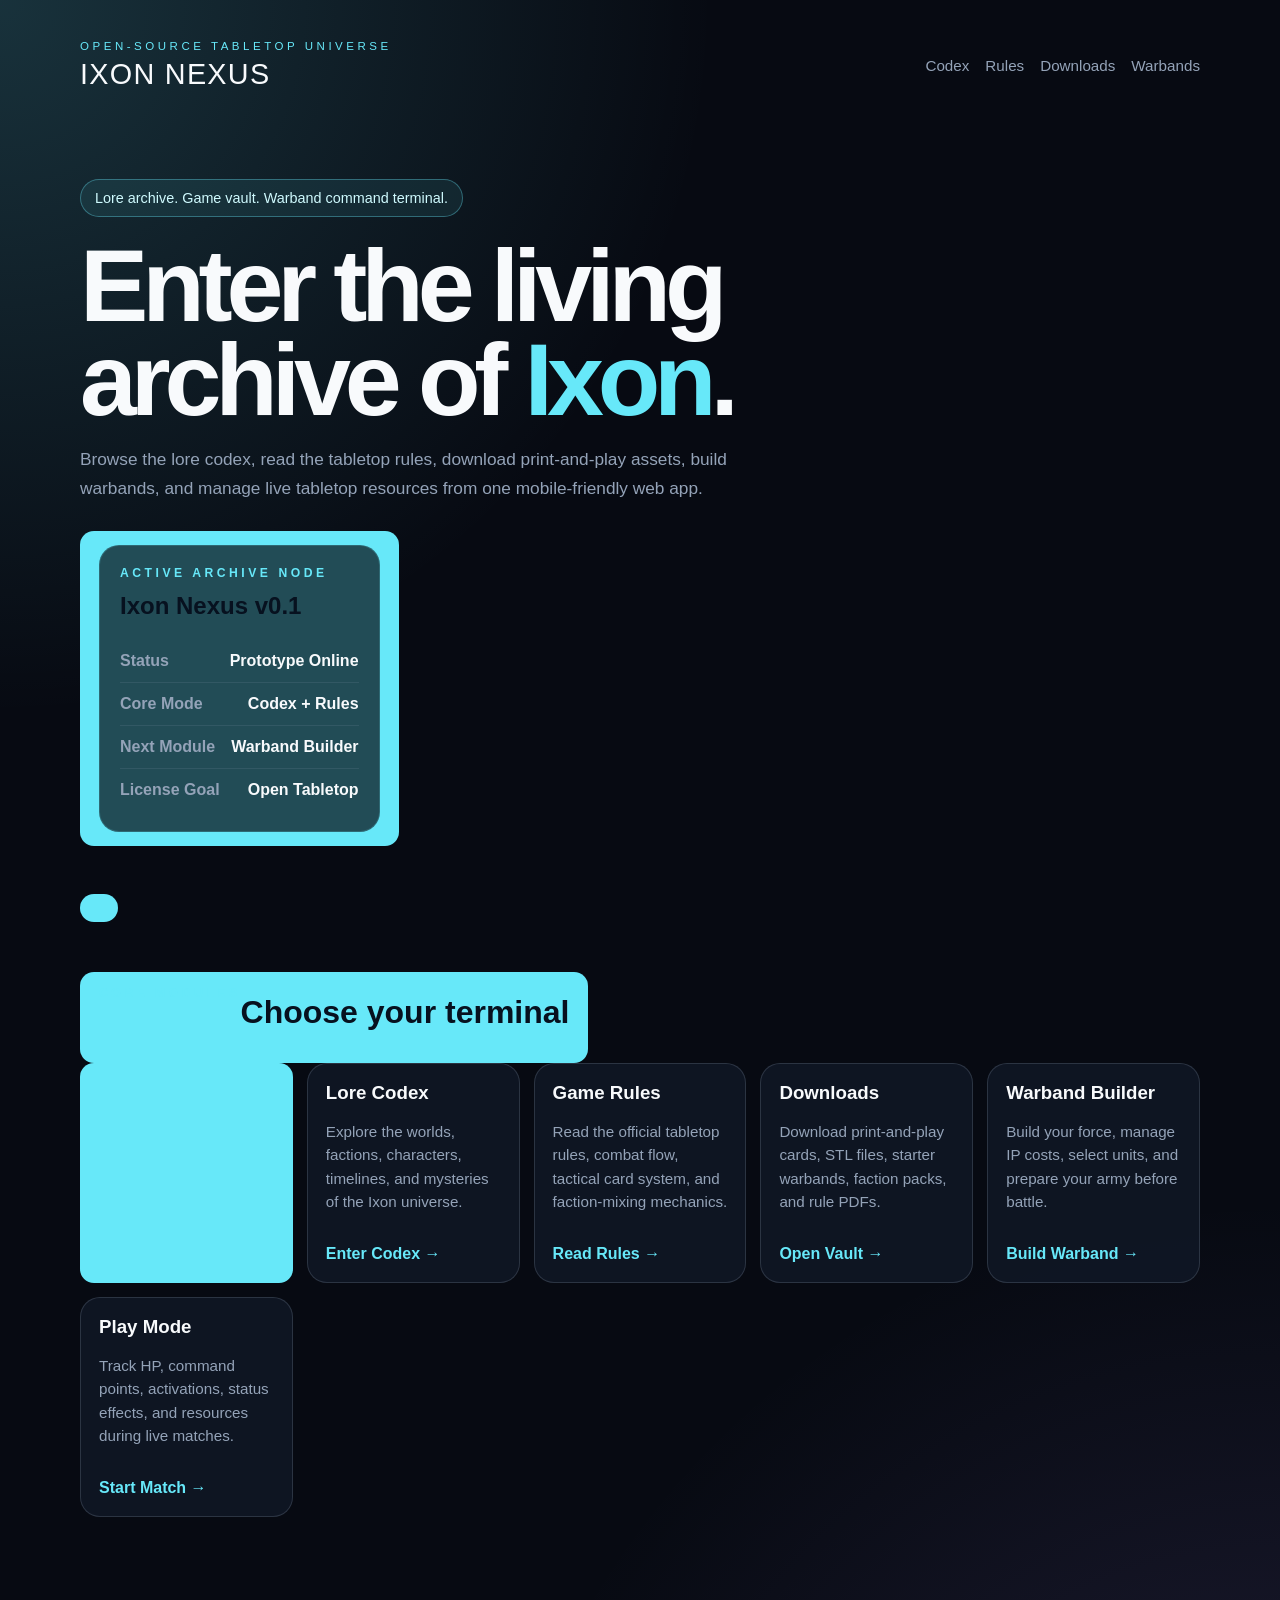
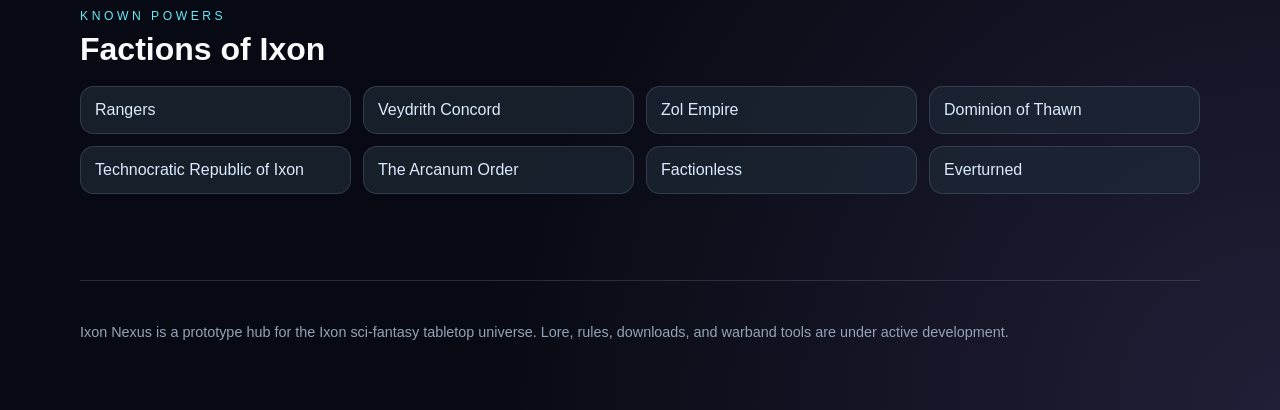
==== index.html @ 9e0d612f "Update index.html" ====
<!DOCTYPE html>
<html lang="en">
<head>
  <meta charset="UTF-8" />
  <meta name="viewport" content="width=device-width, initial-scale=1.0" />

  <title>Ixon Nexus</title>

  <style>
    :root {
      --bg: #070a12;
      --panel: #111827;
      --panel-soft: #1f2937;
      --text: #f8fafc;
      --muted: #94a3b8;
      --cyan: #67e8f9;
      --violet: #a78bfa;
      --border: rgba(148, 163, 184, 0.22);
    }

    * {
      box-sizing: border-box;
    }

    body {
      margin: 0;
      font-family: Arial, Helvetica, sans-serif;
      background:
        radial-gradient(circle at top left, rgba(103, 232, 249, 0.18), transparent 30%),
        radial-gradient(circle at bottom right, rgba(167, 139, 250, 0.16), transparent 34%),
        var(--bg);
      color: var(--text);
      min-height: 100vh;
    }

    a {
      color: inherit;
      text-decoration: none;
    }

    .page {
      width: min(1120px, calc(100% - 32px));
      margin: 0 auto;
      padding: 28px 0 56px;
    }

    header {
      display: flex;
      align-items: center;
      justify-content: space-between;
      gap: 16px;
      padding: 12px 0 40px;
    }

    .brand-eyebrow {
      color: var(--cyan);
      font-size: 0.72rem;
      letter-spacing: 0.22rem;
      text-transform: uppercase;
    }

    .brand-title {
      margin: 6px 0 0;
      font-size: 1.8rem;
      letter-spacing: 0.08rem;
    }

    nav {
      display: flex;
      gap: 16px;
      color: var(--muted);
      font-size: 0.95rem;
    }

    nav a:hover {
      color: var(--cyan);
    }

    .hero {
      display: grid;
      grid-template-columns: 1.2fr 0.8fr;
      gap: 28px;
      align-items: center;
      padding: 48px 0;
    }

    .pill {
      display: inline-flex;
      border: 1px solid rgba(103, 232, 249, 0.35);
      background: rgba(103, 232, 249, 0.08);
      color: #cffafe;
      border-radius: 999px;
      padding: 10px 14px;
      font-size: 0.9rem;
      margin-bottom: 22px;
    }

    h1 {
      margin: 0;
      max-width: 760px;
      font-size: clamp(3rem, 8vw, 6.8rem);
      line-height: 0.92;
      letter-spacing: -0.06em;
    }

    .gradient-text {
      color: var(--cyan);
    }

    .hero p {
      color: var(--muted);
      font-size: 1.08rem;
      line-height: 1.7;
      max-width: 680px;
    }

    .actions {
      display: flex;
      gap: 14px;
      flex-wrap: wrap;
      margin-top: 28px;
    }

    .button {
      display: inline-flex;
      justify-content: center;
      border-radius: 14px;
      padding: 13px 18px;
      font-weight: 700;
      border: 1px solid var(--border);
    }

    .button.primary {
      background: var(--cyan);
      color: #07111f;
      border-color: transparent;
    }

    .button.secondary {
      color: var(--text);
      background: rgba(17, 24, 39, 0.8);
    }

    .status-card {
      border: 1px solid var(--border);
      background: rgba(17, 24, 39, 0.78);
      border-radius: 28px;
      padding: 24px;
      box-shadow: 0 24px 60px rgba(0, 0, 0, 0.35);
    }

    .status-inner {
      border: 1px solid rgba(103, 232, 249, 0.18);
      background: rgba(7, 10, 18, 0.7);
      border-radius: 20px;
      padding: 20px;
    }

    .status-inner h2 {
      margin: 12px 0 20px;
    }

    .status-row {
      display: flex;
      justify-content: space-between;
      gap: 16px;
      border-bottom: 1px solid rgba(148, 163, 184, 0.14);
      padding: 12px 0;
      color: var(--muted);
    }

    .status-row:last-child {
      border-bottom: 0;
    }

    .status-row strong {
      color: var(--text);
      text-align: right;
    }

    .section {
      padding: 46px 0;
    }

    .section-eyebrow {
      color: var(--cyan);
      font-size: 0.76rem;
      letter-spacing: 0.22rem;
      text-transform: uppercase;
    }

    .section h2 {
      margin: 8px 0 18px;
      font-size: 2rem;
    }

    .grid {
      display: grid;
      grid-template-columns: repeat(5, 1fr);
      gap: 14px;
    }

    .module-card {
      border: 1px solid var(--border);
      background: rgba(17, 24, 39, 0.8);
      border-radius: 20px;
      padding: 18px;
      min-height: 220px;
      transition: transform 0.2s ease, border-color 0.2s ease;
    }

    .module-card:hover {
      transform: translateY(-4px);
      border-color: rgba(103, 232, 249, 0.6);
    }

    .module-card h3 {
      margin: 0 0 12px;
    }

    .module-card p {
      color: var(--muted);
      line-height: 1.55;
      font-size: 0.95rem;
    }

    .module-card span {
      display: inline-block;
      margin-top: 16px;
      color: var(--cyan);
      font-weight: 700;
    }

    .factions {
      display: grid;
      grid-template-columns: repeat(4, 1fr);
      gap: 12px;
    }

    .faction {
      border: 1px solid var(--border);
      background: rgba(31, 41, 55, 0.7);
      border-radius: 14px;
      padding: 14px;
      color: #dbeafe;
    }

    footer {
      color: var(--muted);
      border-top: 1px solid var(--border);
      padding-top: 28px;
      margin-top: 40px;
      font-size: 0.9rem;
    }

    @media (max-width: 900px) {
      header {
        align-items: flex-start;
        flex-direction: column;
      }

      nav {
        flex-wrap: wrap;
      }

      .hero {
        grid-template-columns: 1fr;
        padding-top: 24px;
      }

      .grid {
        grid-template-columns: 1fr;
      }

      .factions {
        grid-template-columns: 1fr 1fr;
      }
    }

    @media (max-width: 520px) {
      .page {
        width: min(100% - 22px, 1120px);
      }

      .actions {
        flex-direction: column;
      }

      .button {
        width: 100%;
      }

      .factions {
        grid-template-columns: 1fr;
      }
    }
  </style>
</head>

<body>
  <div class="page">
    <header>
      <div>
        <div class="brand-eyebrow">Open-Source Tabletop Universe</div>
        <div class="brand-title">IXON NEXUS</div>
      </div>

      <nav aria-label="Main navigation">
        <a href="./codex">Codex</a>
        <a href="./rules">Rules</a>
        <a href="./downloads/">Downloads</a>
        <a href="./warbands/">Warbands</a>
      </nav>
    </header>

    <main>
      <section class="hero">
        <div>
          <div class="pill">Lore archive. Game vault. Warband command terminal.</div>

          <h1>
            Enter the living archive of
            <span class="gradient-text">Ixon</span>.
          </h1>

          <p>
            Browse the lore codex, read the tabletop rules, download
            print-and-play assets, build warbands, and manage live tabletop
            resources from one mobile-friendly web app.
          </p>

          <div class="actions">
            <a class="button primary" href="./codex/>Explore the Codex</a>
            <a class="button secondary" href="warbands./>Build a Warband</a>
          </div>
        </div>

        <aside class="status-card" aria-label="Ixon Nexus status">
          <div class="status-inner">
            <div class="section-eyebrow">Active Archive Node</div>
            <h2>Ixon Nexus v0.1</h2>

            <div class="status-row">
              <span>Status</span>
              <strong>Prototype Online</strong>
            </div>

            <div class="status-row">
              <span>Core Mode</span>
              <strong>Codex + Rules</strong>
            </div>

            <div class="status-row">
              <span>Next Module</span>
              <strong>Warband Builder</strong>
            </div>

            <div class="status-row">
              <span>License Goal</span>
              <strong>Open Tabletop</strong>
            </div>
          </div>
        </aside>
      </section>

      <section class="section" id="codex">
        <div class="section-eyebrow">Core Modules</div>
        <h2>Choose your terminal</h2>

        <div class="grid">
          <a class="module-card" href="./codex/">
            <h3>Lore Codex</h3>
            <p>Explore the worlds, factions, characters, timelines, and mysteries of the Ixon universe.</p>
            <span>Enter Codex →</span>
          </a>

          <a class="module-card" id="rules" href="./rules/">
            <h3>Game Rules</h3>
            <p>Read the official tabletop rules, combat flow, tactical card system, and faction-mixing mechanics.</p>
            <span>Read Rules →</span>
          </a>

          <a class="module-card" id="downloads" href="./downloads/">
            <h3>Downloads</h3>
            <p>Download print-and-play cards, STL files, starter warbands, faction packs, and rule PDFs.</p>
            <span>Open Vault →</span>
          </a>

          <a class="module-card" id="warbands" href="./warbands/">
            <h3>Warband Builder</h3>
            <p>Build your force, manage IP costs, select units, and prepare your army before battle.</p>
            <span>Build Warband →</span>
          </a>

          <a class="module-card" href="./play/">
            <h3>Play Mode</h3>
            <p>Track HP, command points, activations, status effects, and resources during live matches.</p>
            <span>Start Match →</span>
          </a>
        </div>
      </section>

      <section class="section">
        <div class="section-eyebrow">Known Powers</div>
        <h2>Factions of Ixon</h2>

        <div class="factions">
          <div class="faction">Rangers</div>
          <div class="faction">Veydrith Concord</div>
          <div class="faction">Zol Empire</div>
          <div class="faction">Dominion of Thawn</div>
          <div class="faction">Technocratic Republic of Ixon</div>
          <div class="faction">The Arcanum Order</div>
          <div class="faction">Factionless</div>
           <div class="faction">Everturned</div>
        </div>
      </section>
    </main>

    <footer>
      <p>
        Ixon Nexus is a prototype hub for the Ixon sci-fantasy tabletop universe.
        Lore, rules, downloads, and warband tools are under active development.
      </p>
    </footer>
  </div>
</body>
</html>
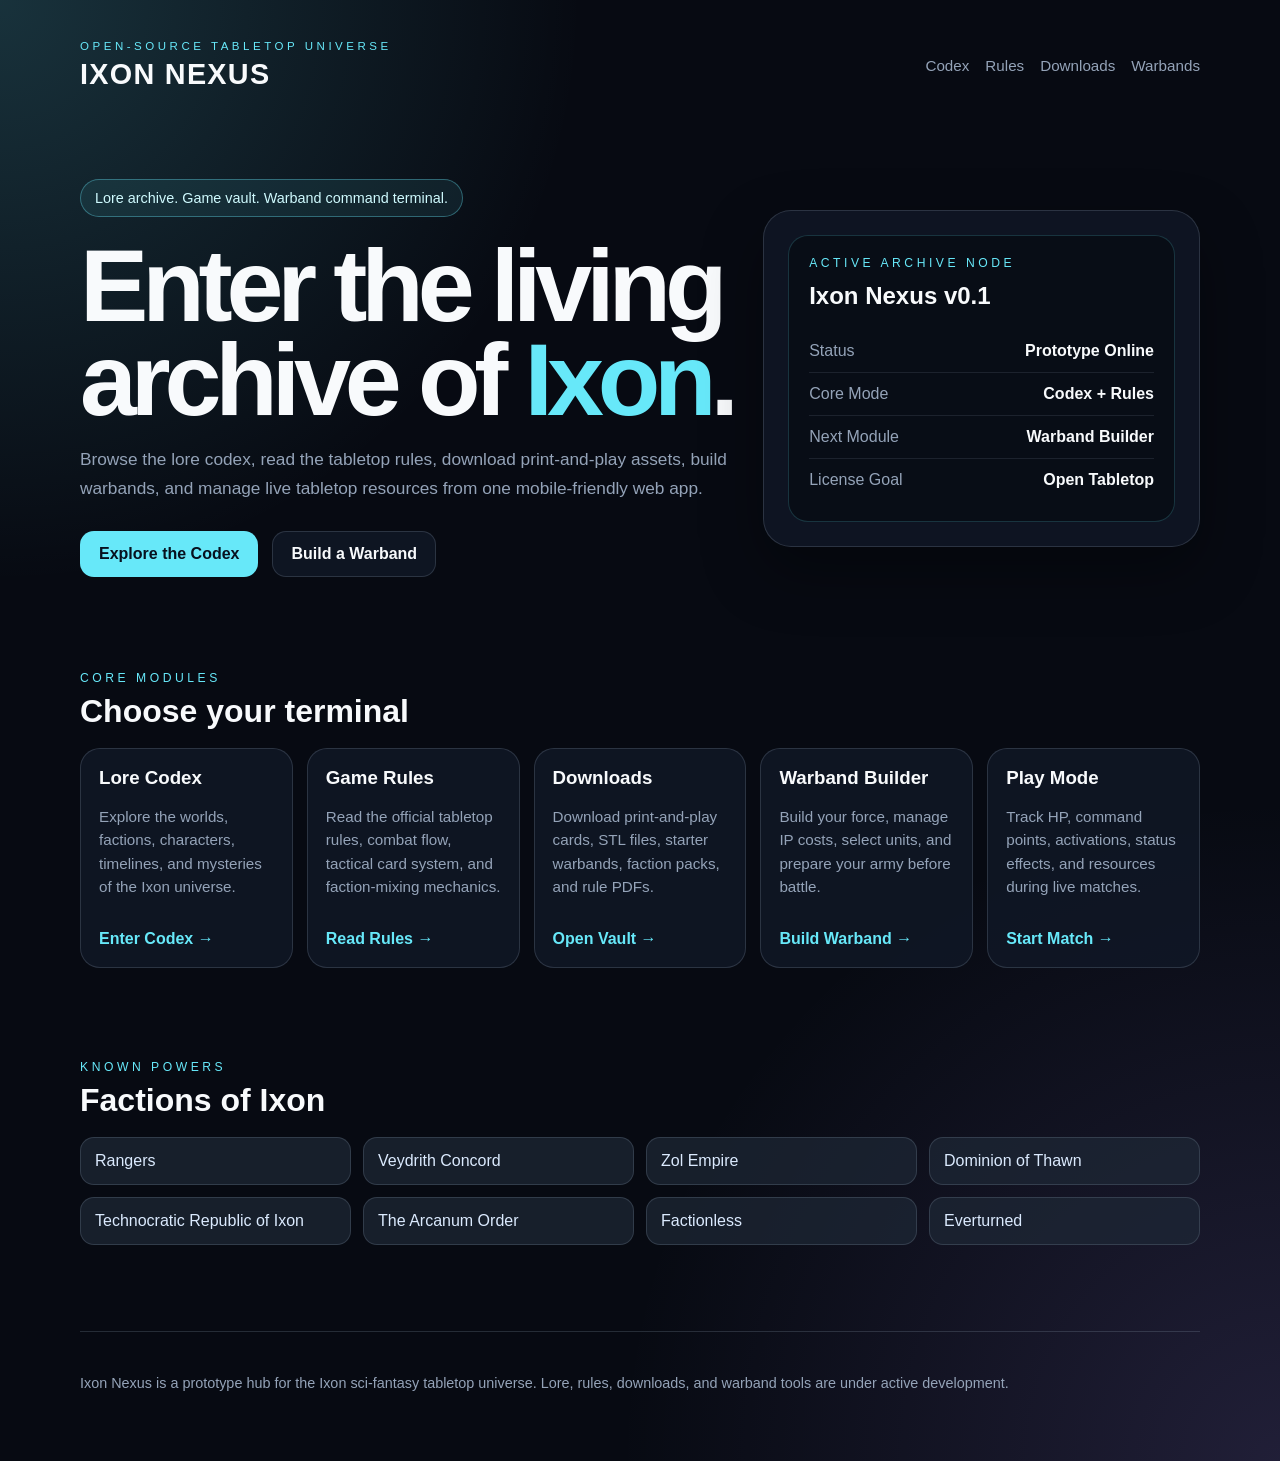
==== commit 058a1eee: "Update index.html" ====
--- a/index.html
+++ b/index.html
@@ -63,6 +63,7 @@
       margin: 6px 0 0;
       font-size: 1.8rem;
       letter-spacing: 0.08rem;
+      font-weight: 700;
     }
 
     nav {
@@ -306,8 +307,8 @@
       </div>
 
       <nav aria-label="Main navigation">
-        <a href="./codex">Codex</a>
-        <a href="./rules">Rules</a>
+        <a href="./codex/">Codex</a>
+        <a href="./rules/">Rules</a>
         <a href="./downloads/">Downloads</a>
         <a href="./warbands/">Warbands</a>
       </nav>
@@ -330,8 +331,8 @@
           </p>
 
           <div class="actions">
-            <a class="button primary" href="./codex/>Explore the Codex</a>
-            <a class="button secondary" href="warbands./>Build a Warband</a>
+            <a class="button primary" href="./codex/">Explore the Codex</a>
+            <a class="button secondary" href="./warbands/">Build a Warband</a>
           </div>
         </div>
 
@@ -363,7 +364,7 @@
         </aside>
       </section>
 
-      <section class="section" id="codex">
+      <section class="section">
         <div class="section-eyebrow">Core Modules</div>
         <h2>Choose your terminal</h2>
 
@@ -374,25 +375,25 @@
             <span>Enter Codex →</span>
           </a>
 
-          <a class="module-card" id="rules" href="./rules/">
+          <a class="module-card" href="./rules/">
             <h3>Game Rules</h3>
             <p>Read the official tabletop rules, combat flow, tactical card system, and faction-mixing mechanics.</p>
             <span>Read Rules →</span>
           </a>
 
-          <a class="module-card" id="downloads" href="./downloads/">
+          <a class="module-card" href="./downloads/">
             <h3>Downloads</h3>
             <p>Download print-and-play cards, STL files, starter warbands, faction packs, and rule PDFs.</p>
             <span>Open Vault →</span>
           </a>
 
-          <a class="module-card" id="warbands" href="./warbands/">
+          <a class="module-card" href="./warbands/">
             <h3>Warband Builder</h3>
             <p>Build your force, manage IP costs, select units, and prepare your army before battle.</p>
             <span>Build Warband →</span>
           </a>
 
-          <a class="module-card" href="./play/">
+          <a class="module-card" href="#play">
             <h3>Play Mode</h3>
             <p>Track HP, command points, activations, status effects, and resources during live matches.</p>
             <span>Start Match →</span>
@@ -404,16 +405,16 @@
         <div class="section-eyebrow">Known Powers</div>
         <h2>Factions of Ixon</h2>
 
-        <div class="factions">
-          <div class="faction">Rangers</div>
-          <div class="faction">Veydrith Concord</div>
-          <div class="faction">Zol Empire</div>
-          <div class="faction">Dominion of Thawn</div>
-          <div class="faction">Technocratic Republic of Ixon</div>
-          <div class="faction">The Arcanum Order</div>
-          <div class="faction">Factionless</div>
-           <div class="faction">Everturned</div>
-        </div>
+      <div class="factions">
+        <div class="faction">Rangers</div>
+        <div class="faction">Veydrith Concord</div>
+        <div class="faction">Zol Empire</div>
+        <div class="faction">Dominion of Thawn</div>
+        <div class="faction">Technocratic Republic of Ixon</div>
+        <div class="faction">The Arcanum Order</div>
+        <div class="faction">Factionless</div>
+    <div class="faction">Everturned</div>
+      </div>
       </section>
     </main>
 
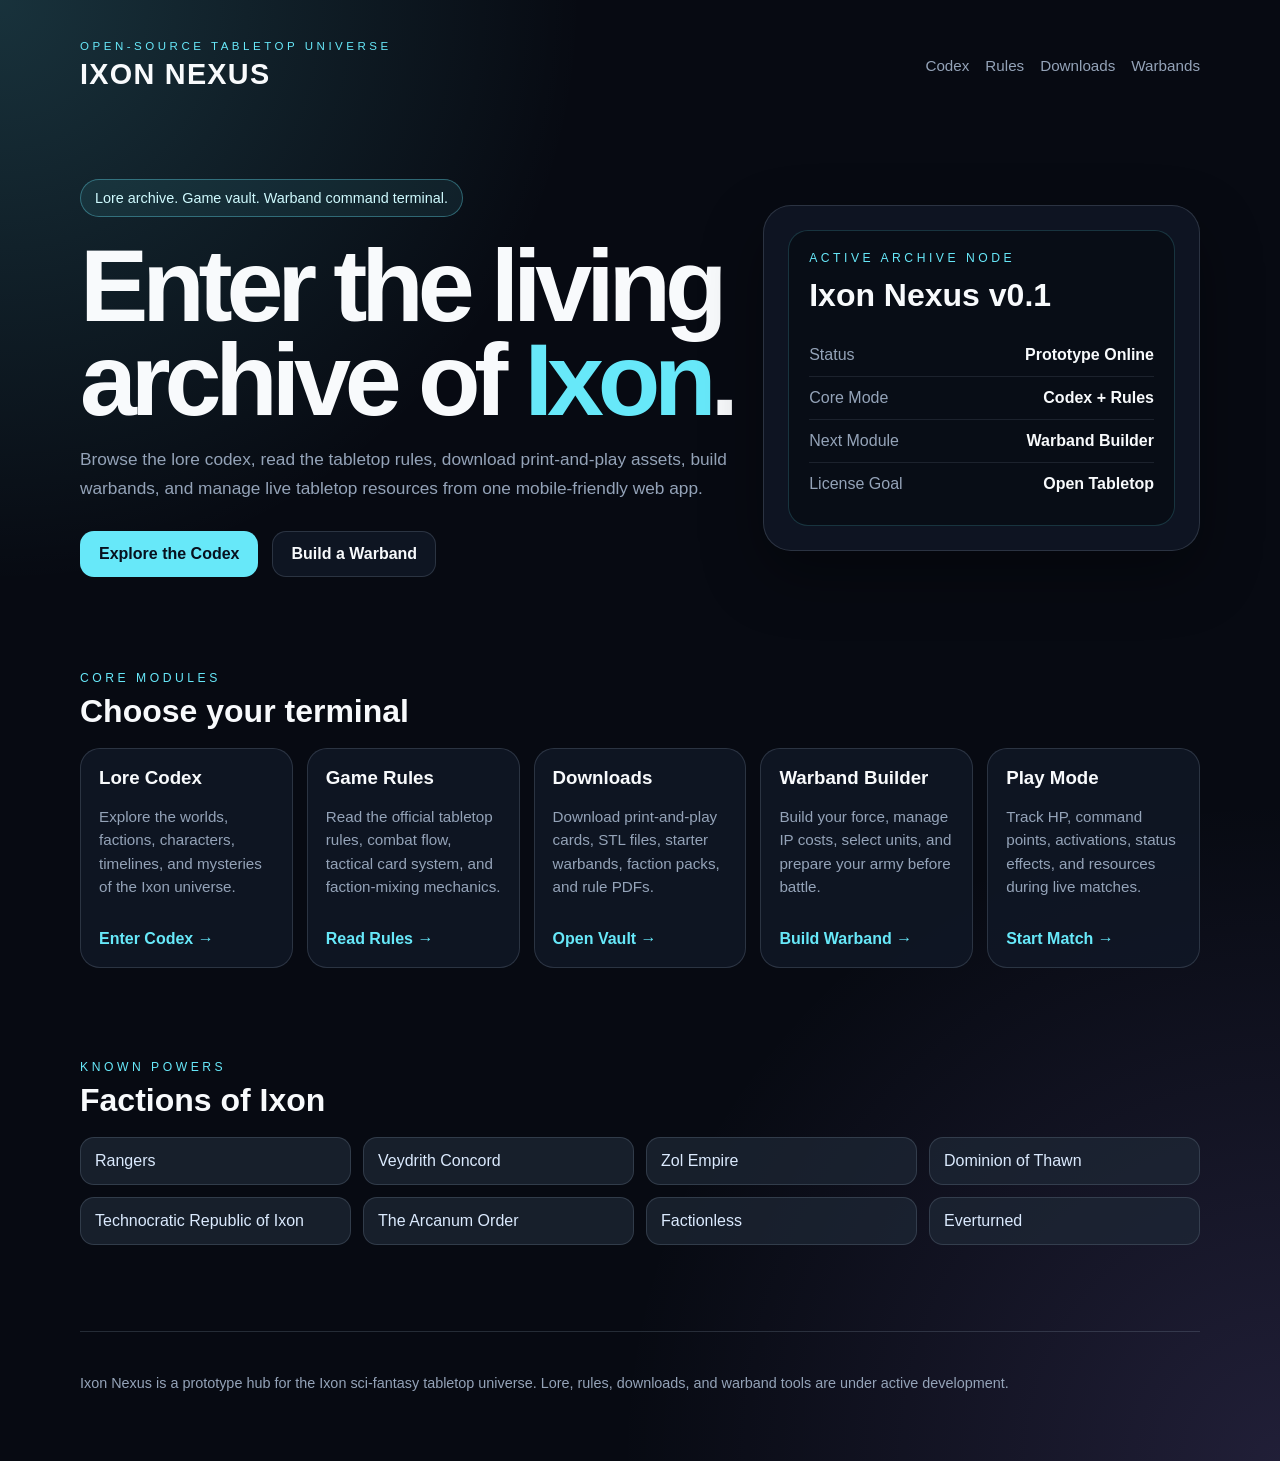
==== commit 129d725f: "Update index.html" ====
--- a/index.html
+++ b/index.html
@@ -6,296 +6,7 @@
 
   <title>Ixon Nexus</title>
 
-  <style>
-    :root {
-      --bg: #070a12;
-      --panel: #111827;
-      --panel-soft: #1f2937;
-      --text: #f8fafc;
-      --muted: #94a3b8;
-      --cyan: #67e8f9;
-      --violet: #a78bfa;
-      --border: rgba(148, 163, 184, 0.22);
-    }
-
-    * {
-      box-sizing: border-box;
-    }
-
-    body {
-      margin: 0;
-      font-family: Arial, Helvetica, sans-serif;
-      background:
-        radial-gradient(circle at top left, rgba(103, 232, 249, 0.18), transparent 30%),
-        radial-gradient(circle at bottom right, rgba(167, 139, 250, 0.16), transparent 34%),
-        var(--bg);
-      color: var(--text);
-      min-height: 100vh;
-    }
-
-    a {
-      color: inherit;
-      text-decoration: none;
-    }
-
-    .page {
-      width: min(1120px, calc(100% - 32px));
-      margin: 0 auto;
-      padding: 28px 0 56px;
-    }
-
-    header {
-      display: flex;
-      align-items: center;
-      justify-content: space-between;
-      gap: 16px;
-      padding: 12px 0 40px;
-    }
-
-    .brand-eyebrow {
-      color: var(--cyan);
-      font-size: 0.72rem;
-      letter-spacing: 0.22rem;
-      text-transform: uppercase;
-    }
-
-    .brand-title {
-      margin: 6px 0 0;
-      font-size: 1.8rem;
-      letter-spacing: 0.08rem;
-      font-weight: 700;
-    }
-
-    nav {
-      display: flex;
-      gap: 16px;
-      color: var(--muted);
-      font-size: 0.95rem;
-    }
-
-    nav a:hover {
-      color: var(--cyan);
-    }
-
-    .hero {
-      display: grid;
-      grid-template-columns: 1.2fr 0.8fr;
-      gap: 28px;
-      align-items: center;
-      padding: 48px 0;
-    }
-
-    .pill {
-      display: inline-flex;
-      border: 1px solid rgba(103, 232, 249, 0.35);
-      background: rgba(103, 232, 249, 0.08);
-      color: #cffafe;
-      border-radius: 999px;
-      padding: 10px 14px;
-      font-size: 0.9rem;
-      margin-bottom: 22px;
-    }
-
-    h1 {
-      margin: 0;
-      max-width: 760px;
-      font-size: clamp(3rem, 8vw, 6.8rem);
-      line-height: 0.92;
-      letter-spacing: -0.06em;
-    }
-
-    .gradient-text {
-      color: var(--cyan);
-    }
-
-    .hero p {
-      color: var(--muted);
-      font-size: 1.08rem;
-      line-height: 1.7;
-      max-width: 680px;
-    }
-
-    .actions {
-      display: flex;
-      gap: 14px;
-      flex-wrap: wrap;
-      margin-top: 28px;
-    }
-
-    .button {
-      display: inline-flex;
-      justify-content: center;
-      border-radius: 14px;
-      padding: 13px 18px;
-      font-weight: 700;
-      border: 1px solid var(--border);
-    }
-
-    .button.primary {
-      background: var(--cyan);
-      color: #07111f;
-      border-color: transparent;
-    }
-
-    .button.secondary {
-      color: var(--text);
-      background: rgba(17, 24, 39, 0.8);
-    }
-
-    .status-card {
-      border: 1px solid var(--border);
-      background: rgba(17, 24, 39, 0.78);
-      border-radius: 28px;
-      padding: 24px;
-      box-shadow: 0 24px 60px rgba(0, 0, 0, 0.35);
-    }
-
-    .status-inner {
-      border: 1px solid rgba(103, 232, 249, 0.18);
-      background: rgba(7, 10, 18, 0.7);
-      border-radius: 20px;
-      padding: 20px;
-    }
-
-    .status-inner h2 {
-      margin: 12px 0 20px;
-    }
-
-    .status-row {
-      display: flex;
-      justify-content: space-between;
-      gap: 16px;
-      border-bottom: 1px solid rgba(148, 163, 184, 0.14);
-      padding: 12px 0;
-      color: var(--muted);
-    }
-
-    .status-row:last-child {
-      border-bottom: 0;
-    }
-
-    .status-row strong {
-      color: var(--text);
-      text-align: right;
-    }
-
-    .section {
-      padding: 46px 0;
-    }
-
-    .section-eyebrow {
-      color: var(--cyan);
-      font-size: 0.76rem;
-      letter-spacing: 0.22rem;
-      text-transform: uppercase;
-    }
-
-    .section h2 {
-      margin: 8px 0 18px;
-      font-size: 2rem;
-    }
-
-    .grid {
-      display: grid;
-      grid-template-columns: repeat(5, 1fr);
-      gap: 14px;
-    }
-
-    .module-card {
-      border: 1px solid var(--border);
-      background: rgba(17, 24, 39, 0.8);
-      border-radius: 20px;
-      padding: 18px;
-      min-height: 220px;
-      transition: transform 0.2s ease, border-color 0.2s ease;
-    }
-
-    .module-card:hover {
-      transform: translateY(-4px);
-      border-color: rgba(103, 232, 249, 0.6);
-    }
-
-    .module-card h3 {
-      margin: 0 0 12px;
-    }
-
-    .module-card p {
-      color: var(--muted);
-      line-height: 1.55;
-      font-size: 0.95rem;
-    }
-
-    .module-card span {
-      display: inline-block;
-      margin-top: 16px;
-      color: var(--cyan);
-      font-weight: 700;
-    }
-
-    .factions {
-      display: grid;
-      grid-template-columns: repeat(4, 1fr);
-      gap: 12px;
-    }
-
-    .faction {
-      border: 1px solid var(--border);
-      background: rgba(31, 41, 55, 0.7);
-      border-radius: 14px;
-      padding: 14px;
-      color: #dbeafe;
-    }
-
-    footer {
-      color: var(--muted);
-      border-top: 1px solid var(--border);
-      padding-top: 28px;
-      margin-top: 40px;
-      font-size: 0.9rem;
-    }
-
-    @media (max-width: 900px) {
-      header {
-        align-items: flex-start;
-        flex-direction: column;
-      }
-
-      nav {
-        flex-wrap: wrap;
-      }
-
-      .hero {
-        grid-template-columns: 1fr;
-        padding-top: 24px;
-      }
-
-      .grid {
-        grid-template-columns: 1fr;
-      }
-
-      .factions {
-        grid-template-columns: 1fr 1fr;
-      }
-    }
-
-    @media (max-width: 520px) {
-      .page {
-        width: min(100% - 22px, 1120px);
-      }
-
-      .actions {
-        flex-direction: column;
-      }
-
-      .button {
-        width: 100%;
-      }
-
-      .factions {
-        grid-template-columns: 1fr;
-      }
-    }
-  </style>
+  <link rel="stylesheet" href="./styles.css" />
 </head>
 
 <body>
@@ -405,16 +116,16 @@
         <div class="section-eyebrow">Known Powers</div>
         <h2>Factions of Ixon</h2>
 
-      <div class="factions">
-        <div class="faction">Rangers</div>
-        <div class="faction">Veydrith Concord</div>
-        <div class="faction">Zol Empire</div>
-        <div class="faction">Dominion of Thawn</div>
-        <div class="faction">Technocratic Republic of Ixon</div>
-        <div class="faction">The Arcanum Order</div>
-        <div class="faction">Factionless</div>
-    <div class="faction">Everturned</div>
-      </div>
+        <div class="factions">
+          <div class="faction">Rangers</div>
+          <div class="faction">Veydrith Concord</div>
+          <div class="faction">Zol Empire</div>
+          <div class="faction">Dominion of Thawn</div>
+          <div class="faction">Technocratic Republic of Ixon</div>
+          <div class="faction">The Arcanum Order</div>
+          <div class="faction">Factionless</div>
+          <div class="faction">Everturned</div>
+        </div>
       </section>
     </main>
 
--- a/styles.css
+++ b/styles.css
@@ -0,0 +1,332 @@
+:root {
+  --bg: #070a12;
+  --panel: #111827;
+  --panel-soft: #1f2937;
+  --text: #f8fafc;
+  --muted: #94a3b8;
+  --cyan: #67e8f9;
+  --violet: #a78bfa;
+  --gold: #facc15;
+  --border: rgba(148, 163, 184, 0.22);
+}
+
+* {
+  box-sizing: border-box;
+}
+
+body {
+  margin: 0;
+  font-family: Arial, Helvetica, sans-serif;
+  background:
+    radial-gradient(circle at top left, rgba(103, 232, 249, 0.18), transparent 30%),
+    radial-gradient(circle at bottom right, rgba(167, 139, 250, 0.16), transparent 34%),
+    var(--bg);
+  color: var(--text);
+  min-height: 100vh;
+}
+
+a {
+  color: inherit;
+  text-decoration: none;
+}
+
+.page {
+  width: min(1120px, calc(100% - 32px));
+  margin: 0 auto;
+  padding: 28px 0 56px;
+}
+
+header {
+  display: flex;
+  align-items: center;
+  justify-content: space-between;
+  gap: 16px;
+  padding: 12px 0 40px;
+}
+
+.brand-eyebrow {
+  color: var(--cyan);
+  font-size: 0.72rem;
+  letter-spacing: 0.22rem;
+  text-transform: uppercase;
+}
+
+.brand-title {
+  margin: 6px 0 0;
+  font-size: 1.8rem;
+  letter-spacing: 0.08rem;
+  font-weight: 700;
+}
+
+nav {
+  display: flex;
+  gap: 16px;
+  color: var(--muted);
+  font-size: 0.95rem;
+}
+
+nav a:hover {
+  color: var(--cyan);
+}
+
+.hero {
+  display: grid;
+  grid-template-columns: 1.2fr 0.8fr;
+  gap: 28px;
+  align-items: center;
+  padding: 48px 0;
+}
+
+.pill {
+  display: inline-flex;
+  border: 1px solid rgba(103, 232, 249, 0.35);
+  background: rgba(103, 232, 249, 0.08);
+  color: #cffafe;
+  border-radius: 999px;
+  padding: 10px 14px;
+  font-size: 0.9rem;
+  margin-bottom: 22px;
+}
+
+h1 {
+  margin: 0;
+  max-width: 760px;
+  font-size: clamp(3rem, 8vw, 6.8rem);
+  line-height: 0.92;
+  letter-spacing: -0.06em;
+}
+
+h2 {
+  margin: 8px 0 18px;
+  font-size: 2rem;
+}
+
+h3 {
+  margin: 0 0 12px;
+}
+
+.gradient-text {
+  color: var(--cyan);
+}
+
+.hero p,
+.lead {
+  color: var(--muted);
+  font-size: 1.08rem;
+  line-height: 1.7;
+  max-width: 720px;
+}
+
+.actions {
+  display: flex;
+  gap: 14px;
+  flex-wrap: wrap;
+  margin-top: 28px;
+}
+
+.button {
+  display: inline-flex;
+  justify-content: center;
+  border-radius: 14px;
+  padding: 13px 18px;
+  font-weight: 700;
+  border: 1px solid var(--border);
+}
+
+.button.primary {
+  background: var(--cyan);
+  color: #07111f;
+  border-color: transparent;
+}
+
+.button.secondary {
+  color: var(--text);
+  background: rgba(17, 24, 39, 0.8);
+}
+
+.status-card {
+  border: 1px solid var(--border);
+  background: rgba(17, 24, 39, 0.78);
+  border-radius: 28px;
+  padding: 24px;
+  box-shadow: 0 24px 60px rgba(0, 0, 0, 0.35);
+}
+
+.status-inner {
+  border: 1px solid rgba(103, 232, 249, 0.18);
+  background: rgba(7, 10, 18, 0.7);
+  border-radius: 20px;
+  padding: 20px;
+}
+
+.status-inner h2 {
+  margin: 12px 0 20px;
+}
+
+.status-row {
+  display: flex;
+  justify-content: space-between;
+  gap: 16px;
+  border-bottom: 1px solid rgba(148, 163, 184, 0.14);
+  padding: 12px 0;
+  color: var(--muted);
+}
+
+.status-row:last-child {
+  border-bottom: 0;
+}
+
+.status-row strong {
+  color: var(--text);
+  text-align: right;
+}
+
+.section {
+  padding: 46px 0;
+}
+
+.section-eyebrow {
+  color: var(--cyan);
+  font-size: 0.76rem;
+  letter-spacing: 0.22rem;
+  text-transform: uppercase;
+}
+
+.grid {
+  display: grid;
+  grid-template-columns: repeat(5, 1fr);
+  gap: 14px;
+}
+
+.card-grid {
+  display: grid;
+  grid-template-columns: repeat(3, 1fr);
+  gap: 18px;
+}
+
+.module-card,
+.codex-card {
+  border: 1px solid var(--border);
+  background: rgba(17, 24, 39, 0.8);
+  border-radius: 20px;
+  padding: 18px;
+  transition: transform 0.2s ease, border-color 0.2s ease;
+}
+
+.module-card {
+  min-height: 220px;
+}
+
+.module-card:hover,
+.codex-card:hover {
+  transform: translateY(-4px);
+  border-color: rgba(103, 232, 249, 0.6);
+}
+
+.module-card p,
+.codex-card p {
+  color: var(--muted);
+  line-height: 1.55;
+  font-size: 0.95rem;
+}
+
+.module-card span,
+.codex-card span {
+  display: inline-block;
+  margin-top: 16px;
+  color: var(--cyan);
+  font-weight: 700;
+}
+
+.factions {
+  display: grid;
+  grid-template-columns: repeat(4, 1fr);
+  gap: 12px;
+}
+
+.faction {
+  border: 1px solid var(--border);
+  background: rgba(31, 41, 55, 0.7);
+  border-radius: 14px;
+  padding: 14px;
+  color: #dbeafe;
+}
+
+.notice {
+  border: 1px solid rgba(250, 204, 21, 0.28);
+  background: rgba(250, 204, 21, 0.08);
+  border-radius: 20px;
+  padding: 20px;
+  color: #fef3c7;
+  line-height: 1.65;
+}
+
+.page-title-section {
+  padding: 36px 0 24px;
+}
+
+.page-title-section h1 {
+  font-size: clamp(3rem, 8vw, 5.8rem);
+}
+
+.breadcrumb {
+  display: inline-flex;
+  color: var(--cyan);
+  font-weight: 700;
+  margin-bottom: 22px;
+}
+
+.breadcrumb:hover {
+  color: #cffafe;
+}
+
+footer {
+  color: var(--muted);
+  border-top: 1px solid var(--border);
+  padding-top: 28px;
+  margin-top: 40px;
+  font-size: 0.9rem;
+}
+
+@media (max-width: 900px) {
+  header {
+    align-items: flex-start;
+    flex-direction: column;
+  }
+
+  nav {
+    flex-wrap: wrap;
+  }
+
+  .hero {
+    grid-template-columns: 1fr;
+    padding-top: 24px;
+  }
+
+  .grid,
+  .card-grid {
+    grid-template-columns: 1fr;
+  }
+
+  .factions {
+    grid-template-columns: 1fr 1fr;
+  }
+}
+
+@media (max-width: 520px) {
+  .page {
+    width: min(100% - 22px, 1120px);
+  }
+
+  .actions {
+    flex-direction: column;
+  }
+
+  .button {
+    width: 100%;
+  }
+
+  .factions {
+    grid-template-columns: 1fr;
+  }
+}
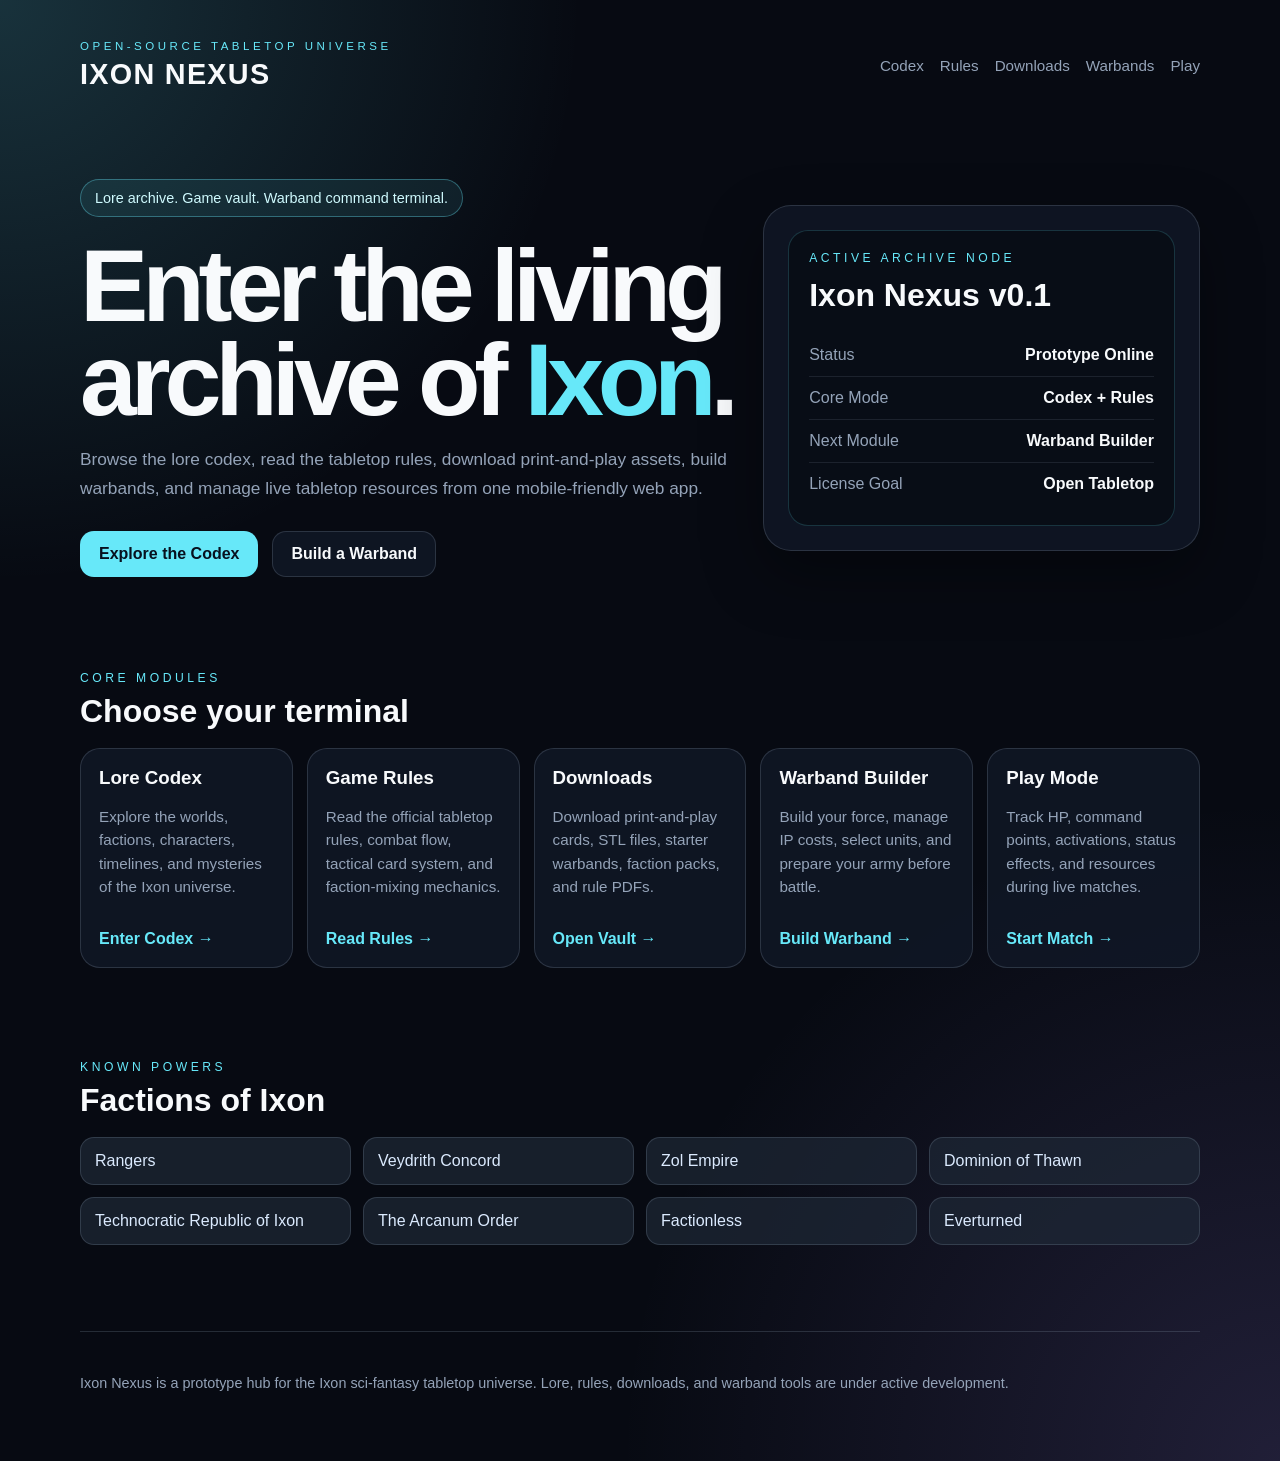
==== commit 34e36758: "Update index.html" ====
--- a/index.html
+++ b/index.html
@@ -4,8 +4,10 @@
   <meta charset="UTF-8" />
   <meta name="viewport" content="width=device-width, initial-scale=1.0" />
 
-  <title>Ixon Nexus</title>
-
+<title>Ixon Nexus</title>
+  <link rel="icon" href="./favicon.ico" sizes="any" />
+  <link rel="apple-touch-icon" href="./apple-touch-icon.png" />
+  <link rel="manifest" href="./site.webmanifest" />
   <link rel="stylesheet" href="./styles.css" />
 </head>
 
@@ -22,6 +24,7 @@
         <a href="./rules/">Rules</a>
         <a href="./downloads/">Downloads</a>
         <a href="./warbands/">Warbands</a>
+        <a href="./play/">Play</a>
       </nav>
     </header>
 
@@ -104,7 +107,7 @@
             <span>Build Warband →</span>
           </a>
 
-          <a class="module-card" href="#play">
+          <a class="module-card" href="./play">
             <h3>Play Mode</h3>
             <p>Track HP, command points, activations, status effects, and resources during live matches.</p>
             <span>Start Match →</span>
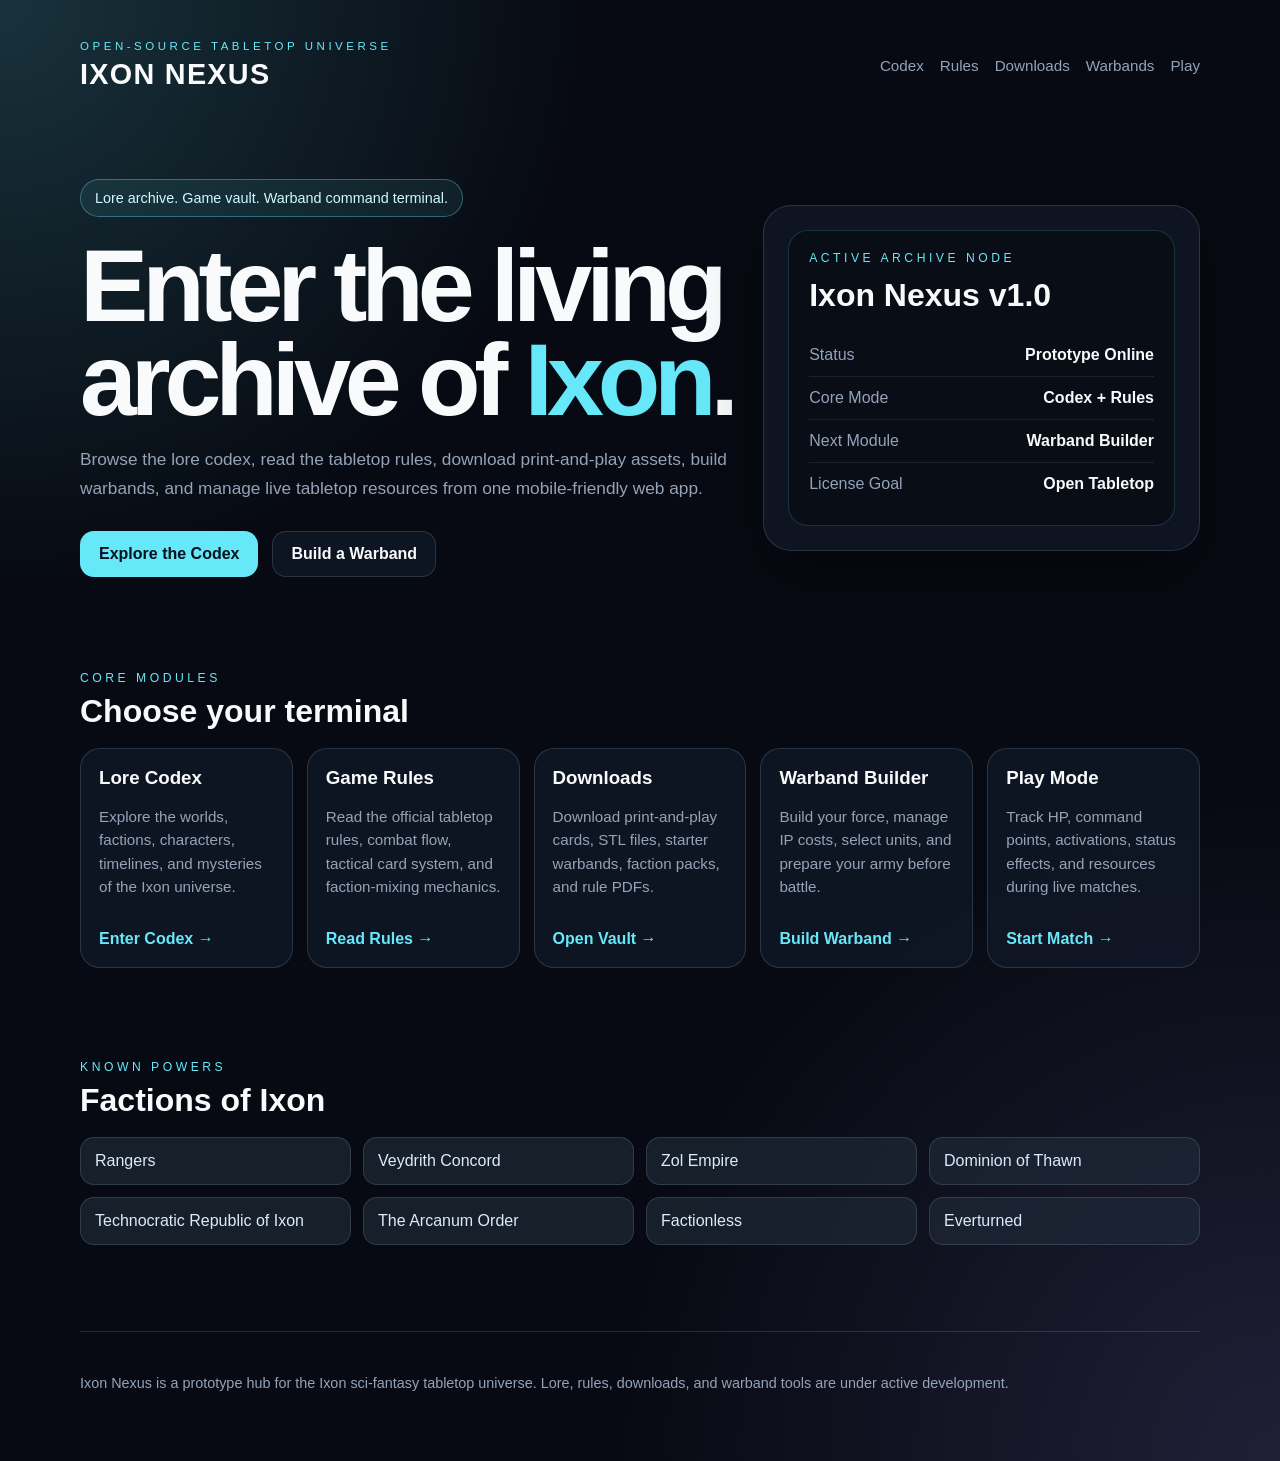
==== commit 49952870: "Update index.html" ====
--- a/index.html
+++ b/index.html
@@ -53,7 +53,7 @@
         <aside class="status-card" aria-label="Ixon Nexus status">
           <div class="status-inner">
             <div class="section-eyebrow">Active Archive Node</div>
-            <h2>Ixon Nexus v0.1</h2>
+            <h2>Ixon Nexus v1.0</h2>
 
             <div class="status-row">
               <span>Status</span>
--- a/styles.css
+++ b/styles.css
@@ -330,3 +330,159 @@
     grid-template-columns: 1fr;
   }
 }
+.tracker-panel {
+  border: 1px solid var(--border);
+  background: rgba(17, 24, 39, 0.86);
+  border-radius: 24px;
+  padding: 22px;
+  margin-top: 18px;
+}
+
+.tracker-top {
+  display: grid;
+  grid-template-columns: repeat(4, 1fr);
+  gap: 14px;
+}
+
+.tracker-stat {
+  border: 1px solid var(--border);
+  background: rgba(7, 10, 18, 0.72);
+  border-radius: 18px;
+  padding: 16px;
+}
+
+.tracker-stat span {
+  display: block;
+  color: var(--muted);
+  font-size: 0.85rem;
+  margin-bottom: 8px;
+}
+
+.tracker-stat strong {
+  font-size: 1.7rem;
+  color: var(--cyan);
+}
+
+.tracker-controls {
+  display: flex;
+  flex-wrap: wrap;
+  gap: 10px;
+  margin-top: 18px;
+}
+
+.tracker-button {
+  border: 1px solid var(--border);
+  background: rgba(31, 41, 55, 0.85);
+  color: var(--text);
+  border-radius: 12px;
+  padding: 10px 14px;
+  font-weight: 700;
+  cursor: pointer;
+}
+
+.tracker-button:hover {
+  border-color: rgba(103, 232, 249, 0.7);
+  color: var(--cyan);
+}
+
+.tracker-button.primary {
+  background: var(--cyan);
+  color: #07111f;
+  border-color: transparent;
+}
+
+.tracker-button.danger {
+  border-color: rgba(248, 113, 113, 0.45);
+  color: #fecaca;
+}
+
+.unit-tracker-grid {
+  display: grid;
+  grid-template-columns: repeat(2, 1fr);
+  gap: 14px;
+  margin-top: 18px;
+}
+
+.unit-tracker-card {
+  border: 1px solid var(--border);
+  background: rgba(7, 10, 18, 0.72);
+  border-radius: 18px;
+  padding: 16px;
+}
+
+.unit-tracker-card.activated {
+  opacity: 0.62;
+  border-color: rgba(250, 204, 21, 0.5);
+}
+
+.unit-tracker-header {
+  display: flex;
+  justify-content: space-between;
+  gap: 12px;
+  align-items: flex-start;
+  margin-bottom: 12px;
+}
+
+.unit-tracker-header h3 {
+  margin: 0;
+}
+
+.unit-role {
+  color: var(--muted);
+  font-size: 0.85rem;
+}
+
+.hp-display {
+  font-size: 1.5rem;
+  font-weight: 800;
+  color: var(--cyan);
+  margin: 10px 0;
+}
+
+.unit-actions {
+  display: flex;
+  flex-wrap: wrap;
+  gap: 8px;
+}
+
+.small-button {
+  border: 1px solid var(--border);
+  background: rgba(31, 41, 55, 0.88);
+  color: var(--text);
+  border-radius: 10px;
+  padding: 8px 10px;
+  font-weight: 700;
+  cursor: pointer;
+}
+
+.small-button:hover {
+  border-color: rgba(103, 232, 249, 0.7);
+  color: var(--cyan);
+}
+
+.small-button.active {
+  background: rgba(250, 204, 21, 0.14);
+  border-color: rgba(250, 204, 21, 0.6);
+  color: #fef3c7;
+}
+
+@media (max-width: 900px) {
+  .tracker-top {
+    grid-template-columns: 1fr 1fr;
+  }
+
+  .unit-tracker-grid {
+    grid-template-columns: 1fr;
+  }
+}
+
+@media (max-width: 520px) {
+  .tracker-top {
+    grid-template-columns: 1fr;
+  }
+
+  .tracker-button,
+  .small-button {
+    width: 100%;
+  }
+}
